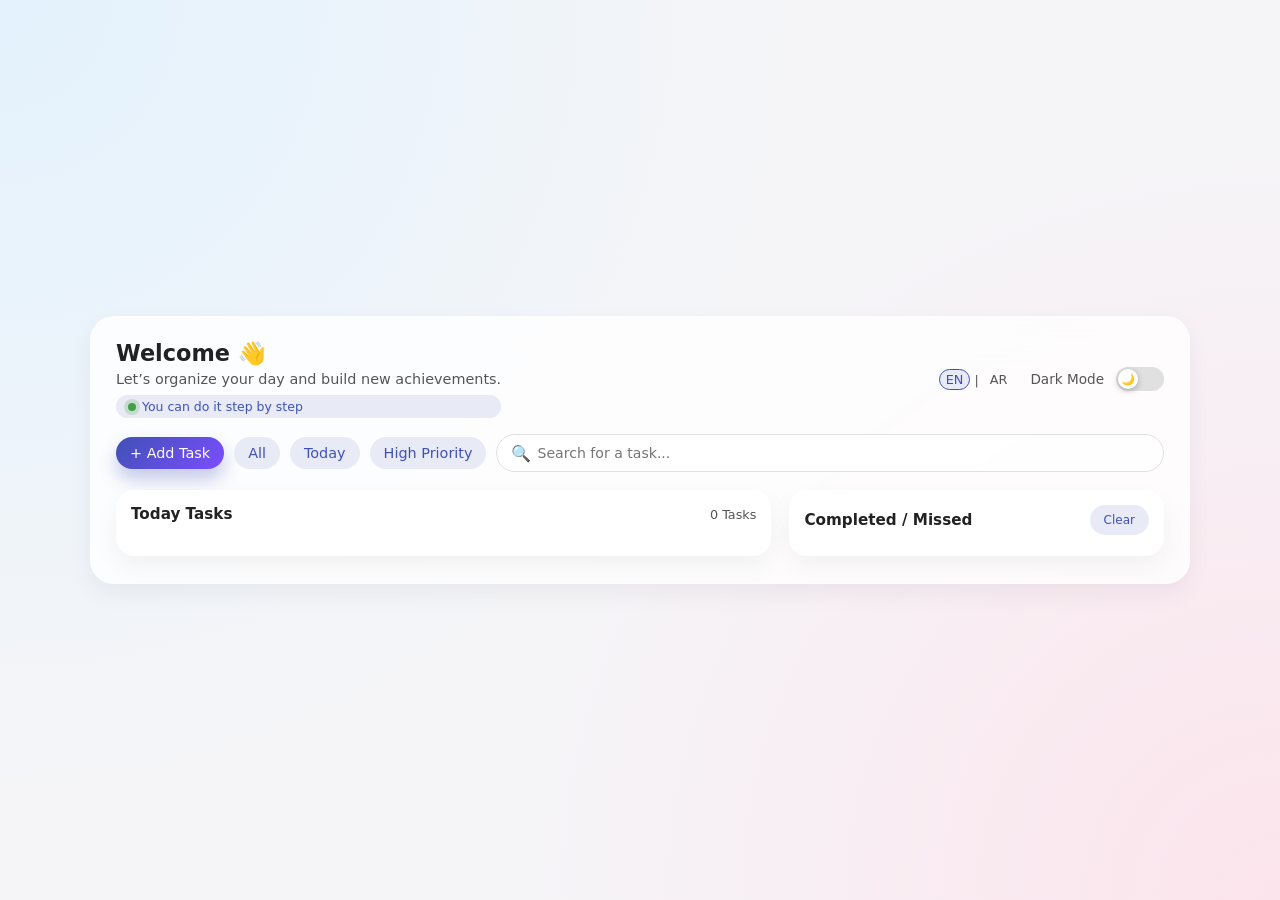
==== index.html @ 4febd3cc "frontend structure ready" ====
<!DOCTYPE html>
<html lang="en">
<head>
  <meta charset="UTF-8" />
  <link rel="icon" href="https://fav.farm/✔️" />
  <title>TO-DO LIST</title>
  <meta name="viewport" content="width=device-width, initial-scale=1" />

  <link href="https://cdnjs.cloudflare.com/ajax/libs/font-awesome/6.4.0/css/all.min.css" rel="stylesheet">
  <link rel="stylesheet" href="style.css" />
</head>
<body>
  <div class="app">

    <div class="toast" id="toast">
      <span class="toast-icon">✅</span>
      <span id="toast-message" data-i18n="toastSuccess">Task completed successfully!</span>
    </div>

    <header class="app-header">
      <div class="greeting">
        <h1 data-i18n="welcome">Welcome 👋</h1>
        <p data-i18n="subtitle">Let’s organize your day and build new achievements.</p>
        <div class="mood-badge">
          <span class="mood-dot"></span>
          <span data-i18n="moodText">You can do it step by step</span>
        </div>
      </div>

      <div style="display: flex; align-items: center; gap: 16px;">
        <div class="lang-toggle">
          <button id="lang-en" data-lang="en">EN</button>
          <span>|</span>
          <button id="lang-ar" data-lang="ar">AR</button>
        </div>

        <div class="theme-toggle" id="themeToggle">
          <span id="themeText">Dark Mode</span>
          <div class="toggle">
            <div class="toggle-thumb">🌙</div>
          </div>
        </div>
      </div>
    </header>

    <div class="toolbar">
      <button class="btn btn-primary" id="addTaskBtn" data-i18n="addTask">+ Add Task</button>

      <button class="btn btn-chip" data-filter="all" data-i18n="filterAll">All</button>
      <button class="btn btn-chip" data-filter="today" data-i18n="filterToday">Today</button>
      <button class="btn btn-chip" data-filter="high" data-i18n="filterHigh">High Priority</button>

      <div class="search">
        <input
          type="text"
          id="searchInput"
          placeholder="Search for a task..."
          data-i18n-placeholder="searchPlaceholder"
        />
        <span class="search-icon">🔍</span>
      </div>
    </div>

    <div class="layout">

      <section class="card">
        <div class="card-header">
          <h2 data-i18n="todayTasks">Today Tasks</h2>
          <small id="tasksCount">
            <span data-i18n="tasksCountSuffix">Tasks</span>
          </small>
        </div>
        <div class="tasks-list" id="tasksList"></div>
      </section>

      <section class="card">
        <div class="card-header" style="display: flex; justify-content: space-between; align-items: center;">
          <h2 data-i18n="completedTitle">Completed / Missed</h2>
          <button id="clearCompletedBtn" class="btn btn-chip" style="font-size:0.75rem;" data-i18n="clearCompleted">
            Clear
          </button>
        </div>
        <div class="completed-list" id="completedList">
          </div>
      </section>

    </div>
  </div>

  <div class="modal-backdrop" id="modalBackdrop">
    <div class="modal">
      <div class="modal-header">
        <h3 id="modalTitle">Edit Task</h3>
        <button class="btn-sm btn-outline" id="closeModalBtn">✕</button>
      </div>
      <div class="modal-body" id="modalBody"></div>
      <div class="modal-footer" id="modalFooter"></div>
    </div>
  </div>

  <script type="module" src="main.js"></script>
</body>
</html>
---- style.css ----
:root {
  --bg-main: #f5f5f8;
  --bg-card: #ffffff;
  --bg-accent: #e3f2fd;
  --text-main: #222;
  --text-soft: #555;
  --primary: #3f51b5;
  --primary-soft: #e8eaf6;
  --danger: #e53935;
  --success: #43a047;
  --warning: #ffb300;
  --shadow-soft: 0 10px 25px rgba(0, 0, 0, 0.05);
  --border-soft: #e0e0e0;
  --bg-completed: #e8f5e9;
  --bg-missed: #fff3e0;
}

body.dark {
  --bg-main: #2a344a;
  --bg-card: #111827;
  --bg-accent: #1f2937;
  --text-main: #f9fafb;
  --text-soft: #9ca3af;
  --primary: #6366f1;
  --primary-soft: #1e293b;
  --danger: #f97373;
  --success: #22c55e;
  --warning: #a98807;
  --shadow-soft: 0 10px 25px rgba(0, 0, 0, 0.6);
  --border-soft: #1f2937;
  --bg-completed: #022c22;
  --bg-missed: #3b2600;
}

* {
  box-sizing: border-box;
  font-family: system-ui, -apple-system, BlinkMacSystemFont, "Segoe UI", sans-serif;
}

body {
  margin: 0;
  min-height: 100vh;
  direction: ltr;
  background: radial-gradient(circle at top left, #e3f2fd 0, transparent 50%),
              radial-gradient(circle at bottom right, #fce4ec 0, transparent 50%),
              var(--bg-main);
  color: var(--text-main);
  display: flex;
  align-items: center;
  justify-content: center;
  padding: 24px;
  transition: background 0.4s ease, color 0.4s ease;
}

html[dir="rtl"] body {
  direction: rtl;
}

html[dir="rtl"] .greeting,
html[dir="rtl"] .card,
html[dir="rtl"] .modal {
  text-align: right;
}

.app {
  width: 100%;
  max-width: 1100px;
  background: rgba(255, 255, 255, 0.8);
  backdrop-filter: blur(18px);
  border-radius: 24px;
  box-shadow: var(--shadow-soft);
  padding: 24px 26px 28px;
  position: relative;
  overflow: hidden;
  animation: fadeInUp 0.6s ease-out;
}

body.dark .app {
  background: rgba(15, 23, 42, 0.9);
}

@keyframes fadeInUp {
  from { opacity: 0; transform: translateY(16px); }
  to { opacity: 1; transform: translateY(0); }
}

.app-header {
  display: flex;
  align-items: center;
  justify-content: space-between;
  gap: 16px;
  margin-bottom: 16px;
}

.greeting {
  display: flex;
  flex-direction: column;
  gap: 4px;
  text-align: left;
}

.greeting h1 {
  margin: 0;
  font-size: 1.4rem;
  font-weight: 700;
}

.greeting p {
  margin: 0;
  font-size: 0.9rem;
  color: var(--text-soft);
}

.mood-badge {
  display: inline-flex;
  align-items: center;
  gap: 6px;
  background: var(--primary-soft);
  color: var(--primary);
  border-radius: 999px;
  padding: 4px 12px;
  font-size: 0.78rem;
  margin-top: 4px;
}

.mood-dot {
  width: 8px;
  height: 8px;
  border-radius: 50%;
  background: var(--success);
  box-shadow: 0 0 0 4px rgba(67, 160, 71, 0.2);
}

.theme-toggle {
  display: inline-flex;
  align-items: center;
  gap: 12px;
  font-size: 0.85rem;
  color: var(--text-soft);
  max-width: 180px;
}

#themeText { white-space: nowrap; }

.lang-toggle {
  display: inline-flex;
  align-items: center;
  gap: 4px;
  font-size: 0.8rem;
  color: var(--text-soft);
}

.lang-toggle button {
  border: 1px solid transparent;
  background: transparent;
  padding: 2px 6px;
  border-radius: 999px;
  cursor: pointer;
  font-size: 0.8rem;
  color: var(--text-soft);
}

.lang-toggle button.active {
  border-color: var(--primary);
  color: var(--primary);
  background: var(--primary-soft);
}

.toggle {
  width: 48px;
  height: 24px;
  background: var(--border-soft);
  border-radius: 999px;
  padding: 2px;
  display: flex;
  align-items: center;
  cursor: pointer;
  position: relative;
  transition: background 0.25s ease;
}

.toggle-thumb {
  width: 20px;
  height: 20px;
  background: #fff;
  border-radius: 50%;
  box-shadow: 0 2px 6px rgba(0, 0, 0, 0.25);
  display: flex;
  align-items: center;
  justify-content: center;
  font-size: 0.7rem;
  transition: transform 0.3s cubic-bezier(0.4, 0, 0.2, 1), background 0.25s ease;
  position: relative;
  left: 0;
}

body.dark .toggle-thumb { transform: translateX(24px); background: #020617; }
html[dir="rtl"] body.dark .toggle-thumb { transform: translateX(-24px); }

.toolbar {
  display: flex;
  flex-wrap: wrap;
  gap: 10px;
  align-items: center;
  margin-bottom: 18px;
}

.btn {
  border-radius: 999px;
  border: none;
  cursor: pointer;
  font-size: 0.9rem;
  padding: 8px 14px;
  display: inline-flex;
  align-items: center;
  gap: 6px;
  transition: transform 0.12s ease, box-shadow 0.12s ease, background 0.2s ease, color 0.2s ease;
  white-space: nowrap;
}

.btn:active { transform: scale(0.97); box-shadow: none; }
.btn-primary {
  background: linear-gradient(135deg, var(--primary), #7c4dff);
  color: #fff;
  box-shadow: 0 10px 18px rgba(63, 81, 181, 0.3);
}
.btn-chip { background: var(--primary-soft); color: var(--primary); }
.btn-ghost { background: transparent; color: var(--text-soft); }

/* --- Search Fix Section --- */
.search { 
  margin-right: auto; 
  min-width: 170px; 
  flex: 1 1 180px; 
  position: relative; 
  display: flex; 
  align-items: center;
}
html[dir="rtl"] .search { margin-right: 0; margin-left: auto; }

.search input {
  width: 100%;
  padding: 10px 12px 10px 40px;
  border-radius: 999px;
  border: 1px solid var(--border-soft);
  background: rgba(255, 255, 255, 0.7);
  outline: none;
  font-size: 0.88rem;
  color: var(--text-main);
  transition: border 0.2s ease, box-shadow 0.2s ease, background 0.2s ease;
}

html[dir="rtl"] .search input { padding: 10px 40px 10px 12px; }
body.dark .search input { background: rgba(15, 23, 42, 0.9); }
.search input:focus { border-color: var(--primary); box-shadow: 0 0 0 3px rgba(99, 102, 241, 0.25); }

.search-icon {
  position: absolute;
  left: 15px;
  top: 50%;
  transform: translateY(-50%);
  font-size: 1rem;
  color: var(--text-soft);
  pointer-events: none;
  display: flex;
  align-items: center;
  justify-content: center;
  margin: 0 !important;
}
html[dir="rtl"] .search-icon { left: auto; right: 15px; }

.layout {
  display: grid;
  grid-template-columns: minmax(0, 2.1fr) minmax(0, 1.2fr);
  gap: 18px;
}

.card {
  background: var(--bg-card);
  border-radius: 18px;
  padding: 14px 14px 12px;
  box-shadow: var(--shadow-soft);
  border: 1px solid rgba(255, 255, 255, 0.5);
  position: relative;
  overflow: hidden;
  text-align: left;
}

body.dark .card { border-color: rgba(15, 23, 42, 0.9); }

.card-header {
  display: flex;
  align-items: center;
  justify-content: space-between;
  margin-bottom: 8px;
}

.card-header h2 { margin: 0; font-size: 0.95rem; }
.card-header small { color: var(--text-soft); font-size: 0.8rem; }

.tasks-list { display: flex; flex-direction: column; gap: 8px; margin-top: 6px; }

.task {
  display: grid;
  grid-template-columns: minmax(0, 1fr) auto;
  gap: 10px;
  align-items: center;
  background: var(--bg-accent);
  border-radius: 14px;
  padding: 8px 10px;
  position: relative;
  overflow: hidden;
  border: 2px solid transparent;
  transform-origin: top;
  animation: taskEnter 0.35s ease-out;
}

@keyframes taskEnter {
  from { opacity: 0; transform: translateY(8px) scale(0.98); }
  to { opacity: 1; transform: translateY(0) scale(1); }
}

.task.overdue { border-color: var(--danger); box-shadow: 0 0 0 1px rgba(229, 57, 53, 0.4); }

.task-main { display: flex; flex-direction: column; gap: 4px; min-width: 0; }
.task-title { 
  font-size: 0.9rem; 
  font-weight: 600; 
  word-wrap: break-word; 
  overflow-wrap: break-word; 
}

.task-meta {
  display: flex;
  flex-wrap: wrap;
  gap: 6px;
  font-size: 0.75rem;
  color: var(--text-soft);
  align-items: center;
}

.badge { border-radius: 999px; padding: 2px 8px; font-size: 0.7rem; }
.badge-work { background: #e8eaf6; color: #3949ab; }
.badge-personal { background: #e8f5e9; color: #2e7d32; }
.badge-home { background: #fffde7; color: #f9a825; }
.badge-priority-high { background: #ffebee; color: var(--danger); }
.badge-priority-medium { background: #fff8e1; color: var(--warning); }
.badge-priority-low { background: #e3f2fd; color: #1976d2; }

.task-time { display: inline-flex; align-items: center; gap: 4px; }
.task-time span { font-size: 0.9rem; }

.task-actions {
  display: flex;
  flex-direction: column;
  gap: 4px;
  min-width: 90px;
  align-items: stretch;
}

.btn-mini {
  font-size: 0.7rem;
  padding: 4px 8px;
  border-radius: 999px;
  border: none;
  cursor: pointer;
  white-space: nowrap;
  text-align: center;
  width: 100%;
}

.btn-complete { background: var(--success); color: #fff; }
.btn-edit {
   background: transparent; 
   color: var(--primary); 
   border: 1px solid rgba(99, 102, 241, 0.4); 
  }

.btn-delete { 
  background: transparent; 
  color: var(--danger); 
  border: 1px solid rgba(229, 57, 53, 0.4); 
}

.completed-list { display: flex; flex-direction: column; gap: 8px; margin-top: 6px; }

.completed-task {
  background: var(--bg-completed);
  border-radius: 14px;
  padding: 8px 10px;
  font-size: 0.85rem;
  border: 1px solid rgba(0, 0, 0, 0.04);
  display: flex;
  flex-direction: column;
  gap: 4px;
  animation: slideInNote 0.45s ease-out;
}

.completed-task.missed { background: var(--bg-missed); border-color: rgba(229, 57, 53, 0.4); }

@keyframes slideInNote {
  from { opacity: 0; transform: translateY(12px); }
  to { opacity: 1; transform: translateY(0); }
}

.completed-header { display: flex; justify-content: space-between; align-items: center; gap: 8px; }
.completed-title { font-weight: 600; }
.completed-note { font-size: 0.8rem; color: var(--text-soft); }
.completed-icon { font-size: 1rem; }

.toast {
  position: absolute;
  left: 50%;
  top: 12px;
  transform: translateX(-50%) translateY(-40px);
  padding: 8px 16px;
  border-radius: 999px;
  background: var(--success);
  color: #fff;
  font-size: 0.85rem;
  display: inline-flex;
  align-items: center; gap: 8px;
  opacity: 0; pointer-events: none;
  box-shadow: 0 8px 16px rgba(34, 197, 94, 0.35);
  transition: opacity 0.2s ease, transform 0.2s ease;
  z-index: 30;
}

.toast.show { opacity: 1; transform: translateX(-50%) translateY(0); }
.toast-icon { font-size: 1.1rem; }

.modal-backdrop {
  position: fixed;
  inset: 0;
  background: rgba(15, 23, 42, 0.45);
  display: flex;
  align-items: center;
  justify-content: center;
  z-index: 40;
  opacity: 0;
  pointer-events: none;
  transition: opacity 0.25s ease;
}

.modal-backdrop.show { 
  opacity: 1; 
  pointer-events: auto;
 }

.modal {
  background: var(--bg-card);
  border-radius: 18px;
  padding: 16px 18px 14px;
  width: 100%;
  max-width: 380px;
  box-shadow: var(--shadow-soft);
  transform: translateY(16px);
  transition: transform 0.25s ease;
  text-align: left;
}

.modal-backdrop.show .modal { 
  transform: translateY(0); 
}

.modal-header { 
  display: flex; 
  justify-content: space-between; 
  align-items: center; 
  margin-bottom: 8px; 
}

.modal-header h3 { 
  margin: 0; 
  font-size: 1rem;
 }

.modal-body { 
  display: flex; 
  flex-direction: column; 
  gap: 8px; 
}
.modal-body label { 
  font-size: 0.8rem; 
  color: var(--text-soft);
 }

.modal-body input, .modal-body textarea, .modal-body select {
  width: 100%;
  padding: 6px 8px;
  border-radius: 8px;
  border: 1px solid var(--border-soft);
  outline: none;
  font-size: 0.85rem;
  background: rgba(255, 255, 255, 0.85);
  color: var(--text-main);
  resize: vertical;
  min-height: 34px;
}

body.dark .modal-body input, body.dark .modal-body textarea, body.dark .modal-body select {
  background: rgba(15, 23, 42, 0.9);
}

.modal-footer {
  display: flex;
  justify-content: flex-end;
  gap: 8px; 
  margin-top: 10px; 
}

.btn-sm { 
  font-size: 0.8rem;
  padding: 6px 12px; 
  border-radius: 999px; 
  border: none; 
  cursor: pointer;
 }

.btn-outline { 
  background: transparent; 
  color: var(--text-soft); 
  border: 1px solid var(--border-soft); 
}

.btn-fill { 
  background: var(--primary); 
  color: #fff;
 }

/*الريسبونسيف*/

@media (max-width: 900px) {
  .layout { grid-template-columns: 1fr; }
}

@media (max-width: 600px) {
  body { padding: 10px; }
  .app { padding: 16px; border-radius: 20px; }


  .app-header {
    flex-direction: column;
    align-items: center;
    gap: 12px;
  }


  .header-controls { 
    display: flex;
    width: 100%;
    justify-content: space-between;
    align-items: center;
    border-bottom: 1px solid var(--border-soft);
    padding-bottom: 10px;
    margin-bottom: 10px;
  }

  .greeting h1 { font-size: 1.2rem; text-align: center; width: 100%; }
  .greeting p { text-align: center; width: 100%; }

  .toolbar {
    align-items: stretch;
    gap: 12px;
  }

  
  .search { 
    margin-right: 0; 
    width: 100%; 
    order: -1; 
    min-height: 45px;
  }

  .search input {
    height: 45px;
  }

  .btn {
    width: 100%;
    justify-content: center;
    font-size: 0.9rem;
    padding: 12px;
  }

  .task {
    grid-template-columns: 1fr;
    padding: 15px;
  }

  .task-actions {
    flex-direction: row;
    min-width: 100%;
    margin-top: 10px;
    padding-top: 10px;
    border-top: 1px solid rgba(0,0,0,0.05);
  }
  
  body.dark .task-actions { border-top-color: rgba(255,255,255,0.05); }

  .btn-mini {
    flex: 1;
    height: 40px;
    display: flex;
    align-items: center;
    justify-content: center;
  }
}
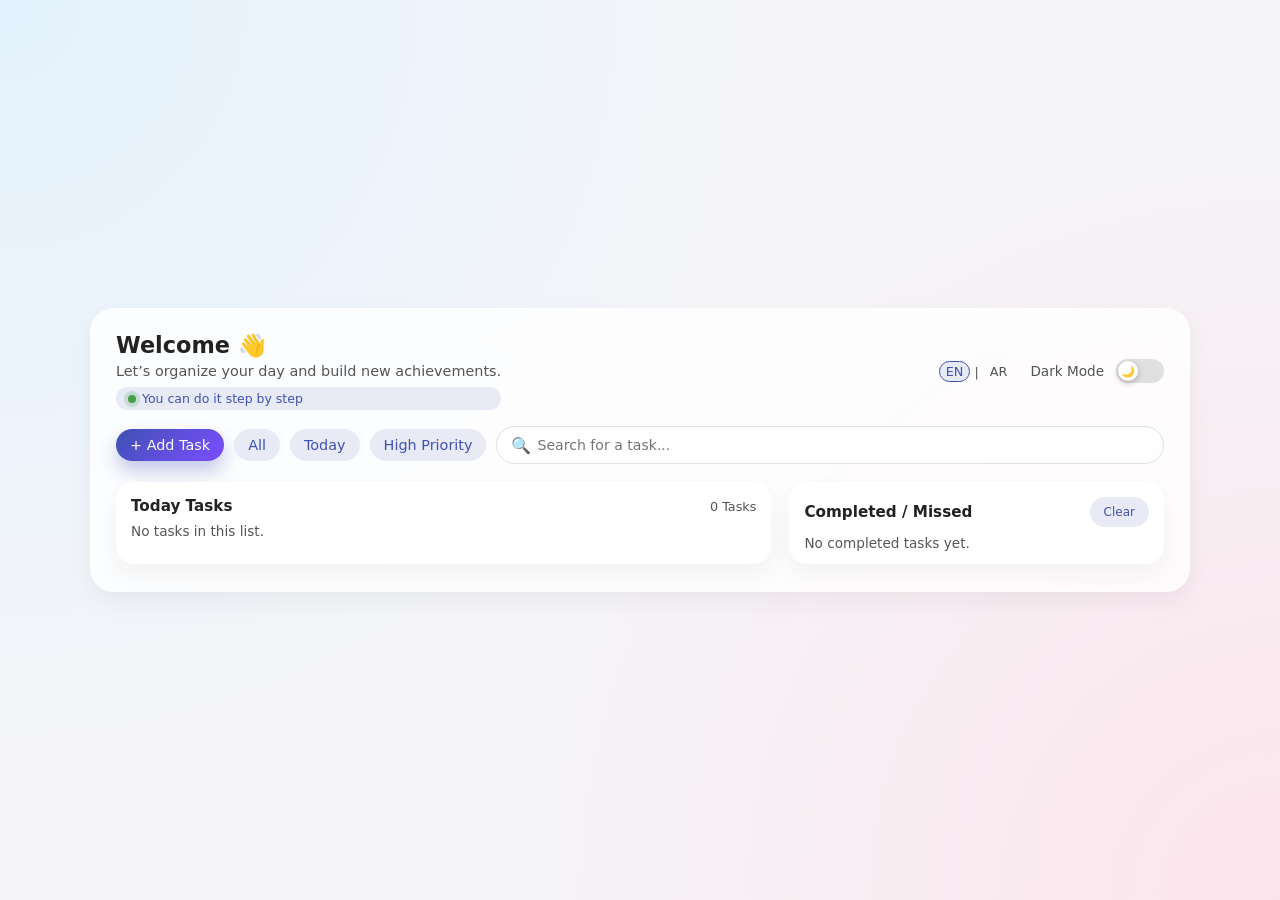
==== commit 08e8a39d: "optimize theme switching logic for better UX" ====
--- a/index.html
+++ b/index.html
@@ -8,6 +8,7 @@
 
   <link href="https://cdnjs.cloudflare.com/ajax/libs/font-awesome/6.4.0/css/all.min.css" rel="stylesheet">
   <link rel="stylesheet" href="style.css" />
+
 </head>
 <body>
   <div class="app">
--- a/style.css
+++ b/style.css
@@ -310,7 +310,7 @@
   padding: 8px 10px;
   position: relative;
   overflow: hidden;
-  border: 2px solid transparent;
+  border: 2px solid var(--border-soft);
   transform-origin: top;
   animation: taskEnter 0.35s ease-out;
 }
@@ -320,12 +320,11 @@
   to { opacity: 1; transform: translateY(0) scale(1); }
 }
 
-.task.overdue { border-color: var(--danger); box-shadow: 0 0 0 1px rgba(229, 57, 53, 0.4); }
-
 .task-main { display: flex; flex-direction: column; gap: 4px; min-width: 0; }
 .task-title { 
-  font-size: 0.9rem; 
-  font-weight: 600; 
+  font-size: 1.2rem; 
+  font-family:'Gill Sans', 'Gill Sans MT', Calibri, 'Trebuchet MS', sans-serif;
+  font-weight: 700; 
   word-wrap: break-word; 
   overflow-wrap: break-word; 
 }
@@ -374,12 +373,18 @@
    background: transparent; 
    color: var(--primary); 
    border: 1px solid rgba(99, 102, 241, 0.4); 
-  }
+ }
 
 .btn-delete { 
   background: transparent; 
   color: var(--danger); 
   border: 1px solid rgba(229, 57, 53, 0.4); 
+}
+
+.btn-missed {
+  background: transparent;
+  color: var(--danger);
+  border: 1px solid rgba(229, 57, 53, 0.6);
 }
 
 .completed-list { display: flex; flex-direction: column; gap: 8px; margin-top: 6px; }
@@ -445,7 +450,7 @@
 .modal-backdrop.show { 
   opacity: 1; 
   pointer-events: auto;
- }
+}
 
 .modal {
   background: var(--bg-card);
@@ -473,7 +478,7 @@
 .modal-header h3 { 
   margin: 0; 
   font-size: 1rem;
- }
+}
 
 .modal-body { 
   display: flex; 
@@ -483,7 +488,7 @@
 .modal-body label { 
   font-size: 0.8rem; 
   color: var(--text-soft);
- }
+}
 
 .modal-body input, .modal-body textarea, .modal-body select {
   width: 100%;
@@ -515,7 +520,7 @@
   border-radius: 999px; 
   border: none; 
   cursor: pointer;
- }
+}
 
 .btn-outline { 
   background: transparent; 
@@ -526,7 +531,7 @@
 .btn-fill { 
   background: var(--primary); 
   color: #fff;
- }
+}
 
 /*الريسبونسيف*/
 
@@ -537,14 +542,12 @@
 @media (max-width: 600px) {
   body { padding: 10px; }
   .app { padding: 16px; border-radius: 20px; }
-
 
   .app-header {
     flex-direction: column;
     align-items: center;
     gap: 12px;
   }
-
 
   .header-controls { 
     display: flex;
@@ -564,7 +567,6 @@
     gap: 12px;
   }
 
-  
   .search { 
     margin-right: 0; 
     width: 100%; 
@@ -605,4 +607,4 @@
     align-items: center;
     justify-content: center;
   }
-}+}
